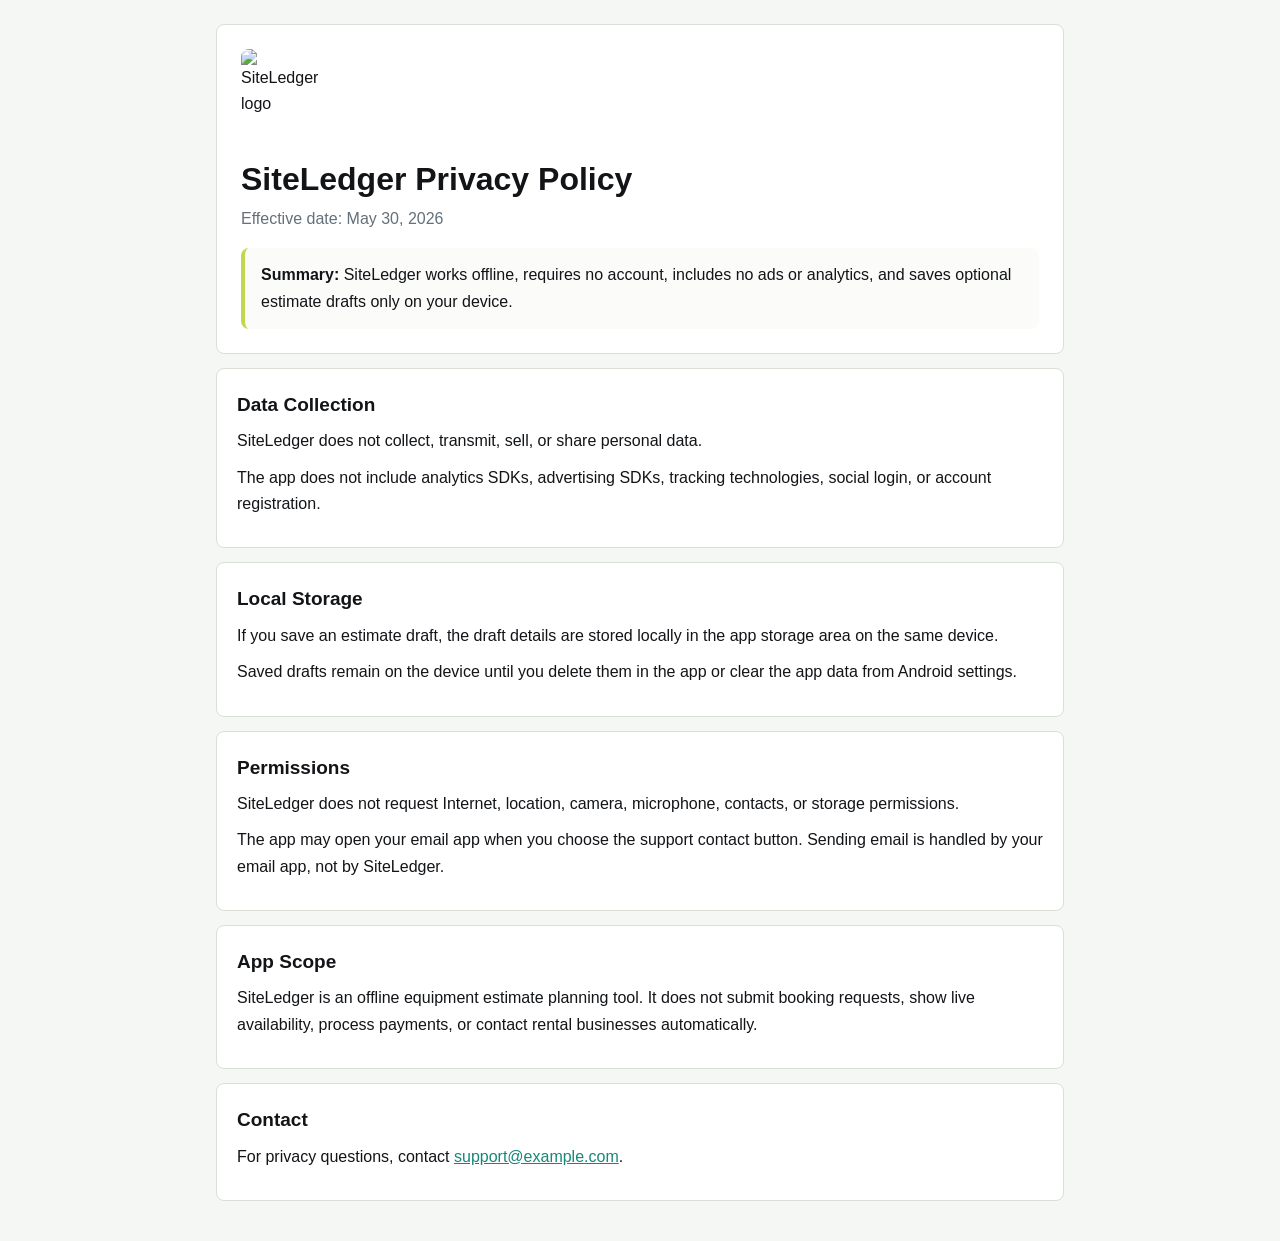
==== privacy.html @ 550be039 "Add files via upload" ====
<!DOCTYPE html>
<html lang="en">
<head>
    <meta charset="UTF-8">
    <meta name="viewport" content="width=device-width, initial-scale=1.0">
    <title>SiteLedger Privacy Policy</title>
    <style>
        :root { --ink:#121417; --muted:#64707A; --teal:#16877A; --lime:#BFD84C; --line:#D9DFD7; --bg:#F5F7F4; --card:#FFFFFF; }
        * { box-sizing: border-box; }
        body { margin: 0; font-family: Arial, Helvetica, sans-serif; line-height: 1.65; color: var(--ink); background: var(--bg); }
        .page { max-width: 880px; margin: 0 auto; padding: 24px 16px 40px; }
        .hero, .card { background: var(--card); border: 1px solid var(--line); border-radius: 8px; }
        .hero { padding: 24px; }
        .card { padding: 20px; margin-top: 14px; }
        .logo { width: 88px; height: 88px; border-radius: 8px; object-fit: cover; display: block; margin-bottom: 16px; }
        h1 { margin: 0; font-size: 32px; }
        h2 { margin: 0 0 8px; font-size: 19px; }
        p { margin: 0 0 10px; }
        .muted { color: var(--muted); }
        .summary { margin-top: 16px; padding: 14px 16px; border-left: 4px solid var(--lime); background: #FBFCFA; border-radius: 8px; }
        a { color: var(--teal); }
    </style>
</head>
<body>
    <main class="page">
        <section class="hero">
            <img class="logo" src="siteledger_logo_concept.png" alt="SiteLedger logo">
            <h1>SiteLedger Privacy Policy</h1>
            <p class="muted">Effective date: May 30, 2026</p>
            <div class="summary"><strong>Summary:</strong> SiteLedger works offline, requires no account, includes no ads or analytics, and saves optional estimate drafts only on your device.</div>
        </section>
        <section class="card"><h2>Data Collection</h2><p>SiteLedger does not collect, transmit, sell, or share personal data.</p><p>The app does not include analytics SDKs, advertising SDKs, tracking technologies, social login, or account registration.</p></section>
        <section class="card"><h2>Local Storage</h2><p>If you save an estimate draft, the draft details are stored locally in the app storage area on the same device.</p><p>Saved drafts remain on the device until you delete them in the app or clear the app data from Android settings.</p></section>
        <section class="card"><h2>Permissions</h2><p>SiteLedger does not request Internet, location, camera, microphone, contacts, or storage permissions.</p><p>The app may open your email app when you choose the support contact button. Sending email is handled by your email app, not by SiteLedger.</p></section>
        <section class="card"><h2>App Scope</h2><p>SiteLedger is an offline equipment estimate planning tool. It does not submit booking requests, show live availability, process payments, or contact rental businesses automatically.</p></section>
        <section class="card"><h2>Contact</h2><p>For privacy questions, contact <a href="mailto:support@example.com">support@example.com</a>.</p></section>
    </main>
</body>
</html>
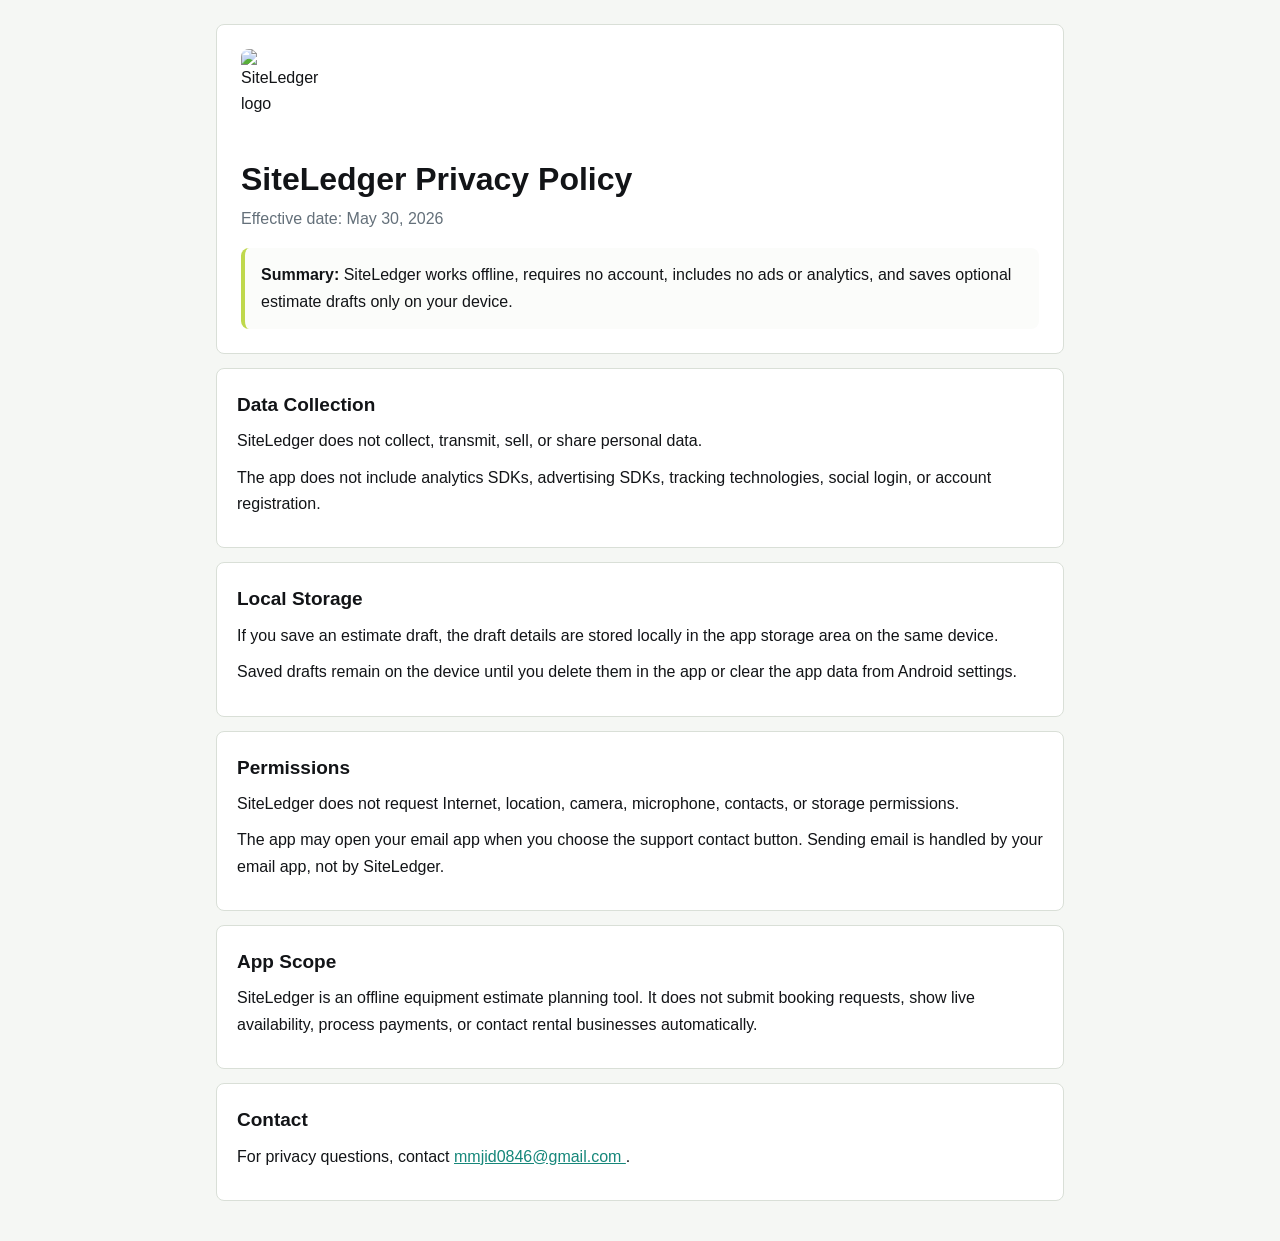
==== commit 90ba0326: "Update privacy.html" ====
--- a/privacy.html
+++ b/privacy.html
@@ -33,7 +33,9 @@
         <section class="card"><h2>Local Storage</h2><p>If you save an estimate draft, the draft details are stored locally in the app storage area on the same device.</p><p>Saved drafts remain on the device until you delete them in the app or clear the app data from Android settings.</p></section>
         <section class="card"><h2>Permissions</h2><p>SiteLedger does not request Internet, location, camera, microphone, contacts, or storage permissions.</p><p>The app may open your email app when you choose the support contact button. Sending email is handled by your email app, not by SiteLedger.</p></section>
         <section class="card"><h2>App Scope</h2><p>SiteLedger is an offline equipment estimate planning tool. It does not submit booking requests, show live availability, process payments, or contact rental businesses automatically.</p></section>
-        <section class="card"><h2>Contact</h2><p>For privacy questions, contact <a href="mailto:support@example.com">support@example.com</a>.</p></section>
+        <section class="card"><h2>Contact</h2><p>For privacy questions, contact <a href="mailto:mmjid0846@gmail.com
+">mmjid0846@gmail.com
+</a>.</p></section>
     </main>
 </body>
 </html>
